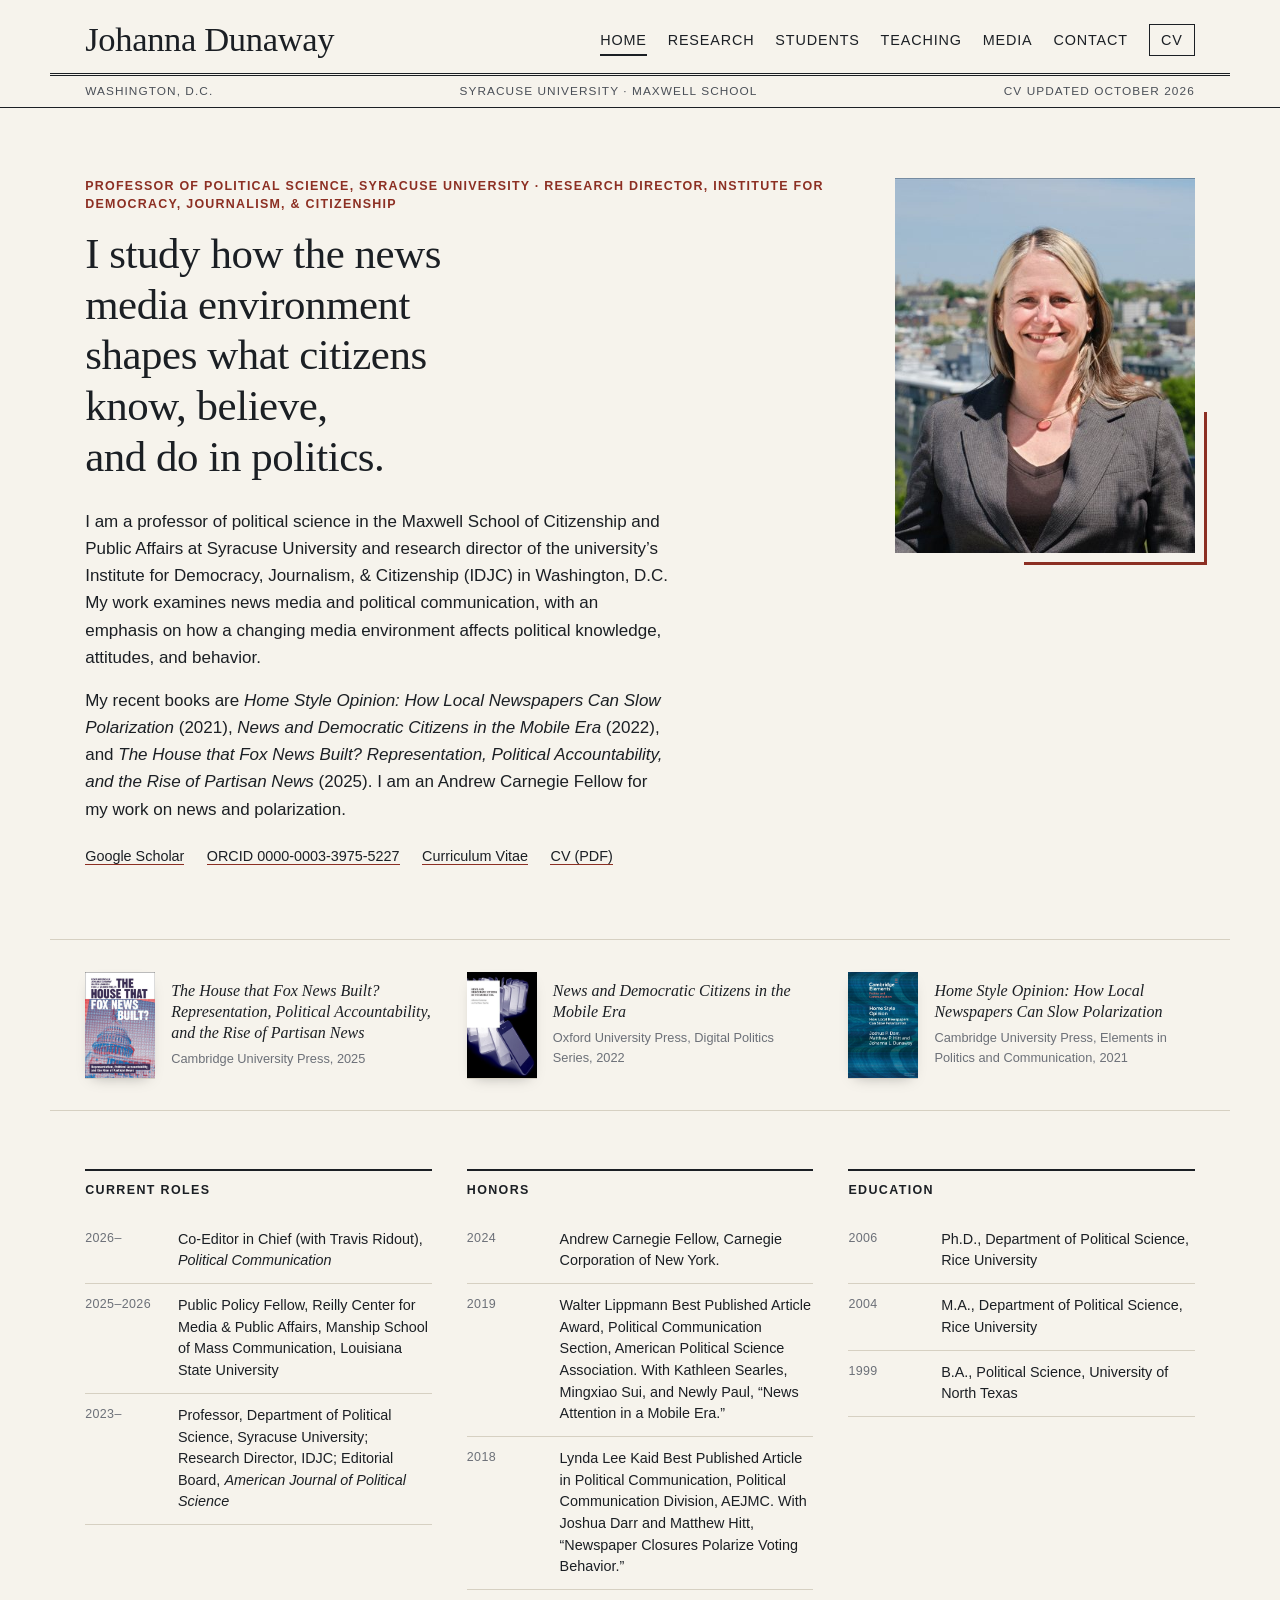
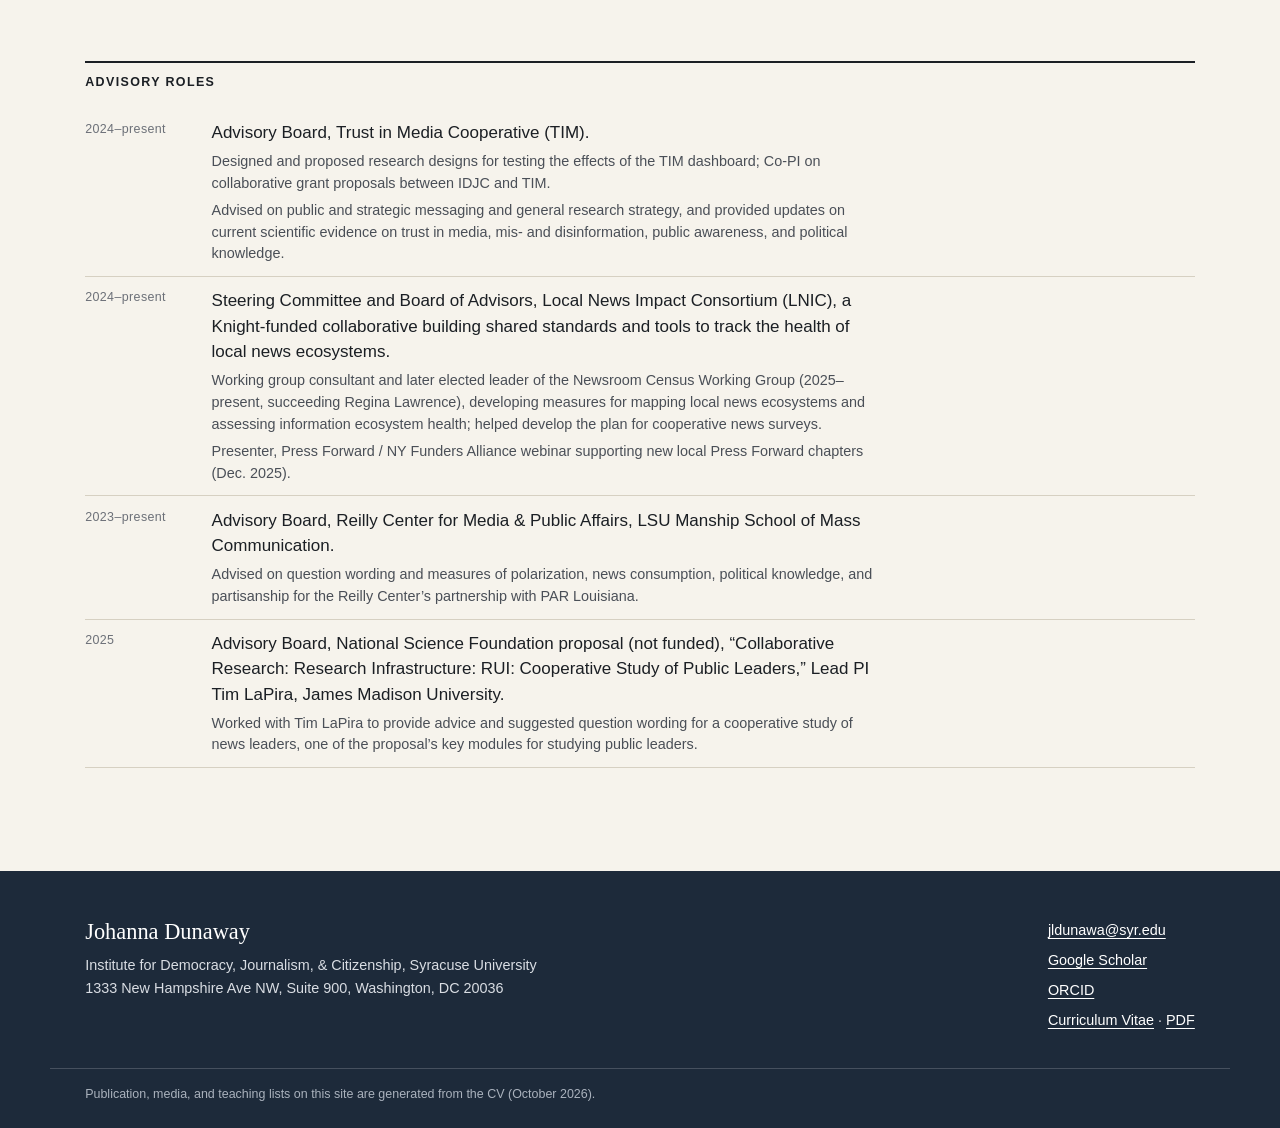
==== index.html @ b8991a77 "Publish site from CV jldhouston/cv-and-website@be4afcf55a58112be84a9ab9f2bda7c7c4a2c4ff" ====
<!doctype html>
<html lang="en">
<head>
<meta charset="utf-8">
<meta name="viewport" content="width=device-width, initial-scale=1">
<title>Johanna Dunaway</title>
<meta name="description" content="Johanna Dunaway studies how the news media environment shapes what citizens know, believe, and do in politics. Professor of political science at Syracuse University and research director of IDJC.">
<meta property="og:title" content="Johanna Dunaway">
<meta property="og:description" content="Johanna Dunaway studies how the news media environment shapes what citizens know, believe, and do in politics. Professor of political science at Syracuse University and research director of IDJC.">
<meta property="og:image" content="img/portrait-480.jpg">
<link rel="icon" href="data:image/svg+xml,<svg xmlns='http://www.w3.org/2000/svg' viewBox='0 0 32 32'><rect width='32' height='32' rx='4' fill='%231d2a3a'/><text x='16' y='23' font-family='Georgia,serif' font-size='19' text-anchor='middle' fill='%23f5f1e8'>JD</text></svg>">
<link rel="preconnect" href="https://api.fontshare.com" crossorigin>
<link href="https://api.fontshare.com/v2/css?f[]=zodiak@400,500,700&f[]=switzer@400,500,600&display=swap" rel="stylesheet">
<link rel="stylesheet" href="css/site.css">
</head>
<body>
<a class="skip" href="#main">Skip to content</a>
<header class="masthead">
  <div class="wrap masthead-row">
    <a class="wordmark" href="index.html">Johanna Dunaway</a>
    <button class="nav-toggle" aria-expanded="false" aria-controls="nav">Menu</button>
    <nav id="nav" aria-label="Main">
      <ul>
      <li><a href="index.html" aria-current="page">Home</a></li><li><a href="research.html">Research</a></li><li><a href="students.html">Students</a></li><li><a href="teaching.html">Teaching</a></li><li><a href="media.html">Media</a></li><li><a href="contact.html">Contact</a></li><li><a href="cv.html" class="cv-link">CV</a></li>
      </ul>
    </nav>
  </div>
  <div class="wrap dateline"><span>Washington, D.C.</span><span>Syracuse University · Maxwell School</span><span>CV updated October 2026</span></div>
</header>
<main id="main">

<section class="hero wrap">
  <div class="hero-text">
    <p class="kicker">Professor of Political Science, Syracuse University · Research Director, Institute for Democracy, Journalism, &amp; Citizenship</p>
    <h1>I study how the news media environment shapes what citizens know, believe, and do in politics.</h1>
    <p class="bio">I am a professor of political science in the Maxwell School of Citizenship and Public Affairs at Syracuse University and research director of the university’s Institute for Democracy, Journalism, &amp; Citizenship (IDJC) in Washington, D.C. My work examines news media and political communication, with an emphasis on how a changing media environment affects political knowledge, attitudes, and behavior.</p><p class="bio">My recent books are <em>Home Style Opinion: How Local Newspapers Can Slow Polarization</em> (2021), <em>News and Democratic Citizens in the Mobile Era</em> (2022), and <em>The House that Fox News Built? Representation, Political Accountability, and the Rise of Partisan News</em> (2025). I am an Andrew Carnegie Fellow for my work on news and polarization.</p>
    <p class="linkrow"><a href="https://scholar.google.com/citations?user=AzPHmwYAAAAJ&amp;hl=en">Google Scholar</a><a href="https://orcid.org/0000-0003-3975-5227">ORCID 0000-0003-3975-5227</a><a href="cv.html">Curriculum Vitae</a><a href="Dunaway_CV.pdf">CV (PDF)</a></p>
  </div>
  <figure class="hero-photo">
    <img src="img/portrait.jpg" srcset="img/portrait-480.jpg 400w, img/portrait.jpg 800w" sizes="(max-width: 760px) 220px, 300px" width="800" height="1000" alt="Johanna Dunaway on a rooftop with Washington, D.C. behind her">
  </figure>
</section>
<section class="wrap books-strip" aria-label="Books">
  <a class="book-mini" href="research.html#books"><img src="img/cover-fox.jpg" alt="Cover of The House that Fox News Built? Representation, Political Accountability, and the Rise of Partisan News" loading="lazy" width="140" height="212"><span><em>The House that Fox News Built? Representation, Political Accountability, and the Rise of Partisan News</em><small>Cambridge University Press, 2025</small></span></a><a class="book-mini" href="research.html#books"><img src="img/cover-mobile.jpg" alt="Cover of News and Democratic Citizens in the Mobile Era" loading="lazy" width="140" height="212"><span><em>News and Democratic Citizens in the Mobile Era</em><small>Oxford University Press, Digital Politics Series, 2022</small></span></a><a class="book-mini" href="research.html#books"><img src="img/cover-homestyle.jpg" alt="Cover of Home Style Opinion: How Local Newspapers Can Slow Polarization" loading="lazy" width="140" height="212"><span><em>Home Style Opinion: How Local Newspapers Can Slow Polarization</em><small>Cambridge University Press, Elements in Politics and Communication, 2021</small></span></a>
</section>
<div class="wrap grid-3">
  <section><h2 class="label">Current roles</h2>
    <ul class="dated"><li><span class="d">2026–</span><span class="t">Co-Editor in Chief (with Travis Ridout), <em>Political Communication</em></span></li><li><span class="d">2025–2026</span><span class="t">Public Policy Fellow, Reilly Center for Media &amp; Public Affairs, Manship School of Mass Communication, Louisiana State University</span></li><li><span class="d">2023–</span><span class="t">Professor, Department of Political Science, Syracuse University; Research Director, IDJC; Editorial Board, <em>American Journal of Political Science</em></span></li></ul></section>
  <section><h2 class="label">Honors</h2><ul class="dated"><li><span class="d">2024</span><span class="t">Andrew Carnegie Fellow, Carnegie Corporation of New York.</span></li><li><span class="d">2019</span><span class="t">Walter Lippmann Best Published Article Award, Political Communication Section, American Political Science Association. With Kathleen Searles, Mingxiao Sui, and Newly Paul, “News Attention in a Mobile Era.”</span></li><li><span class="d">2018</span><span class="t">Lynda Lee Kaid Best Published Article in Political Communication, Political Communication Division, AEJMC. With Joshua Darr and Matthew Hitt, “Newspaper Closures Polarize Voting Behavior.”</span></li></ul></section>
  <section><h2 class="label">Education</h2>
    <ul class="dated"><li><span class="d">2006</span><span class="t">Ph.D., Department of Political Science, Rice University</span></li><li><span class="d">2004</span><span class="t">M.A., Department of Political Science, Rice University</span></li><li><span class="d">1999</span><span class="t">B.A., Political Science, University of North Texas</span></li></ul></section>
</div>

<section class="wrap section advisory">
  <h2 class="label">Advisory roles</h2>
  <ul class="dated wide"><li><span class="d">2024–present</span><span class="t"><strong>Advisory Board, Trust in Media Cooperative (TIM).</strong><span class="note">Designed and proposed research designs for testing the effects of the TIM dashboard; Co-PI on collaborative grant proposals between IDJC and TIM.</span><span class="note">Advised on public and strategic messaging and general research strategy, and provided updates on current scientific evidence on trust in media, mis- and disinformation, public awareness, and political knowledge.</span></span></li><li><span class="d">2024–present</span><span class="t"><strong>Steering Committee and Board of Advisors, Local News Impact Consortium (LNIC), a Knight-funded collaborative building shared standards and tools to track the health of local news ecosystems.</strong><span class="note">Working group consultant and later elected leader of the Newsroom Census Working Group (2025–present, succeeding Regina Lawrence), developing measures for mapping local news ecosystems and assessing information ecosystem health; helped develop the plan for cooperative news surveys.</span><span class="note">Presenter, Press Forward / NY Funders Alliance webinar supporting new local Press Forward chapters (Dec. 2025).</span></span></li><li><span class="d">2023–present</span><span class="t"><strong>Advisory Board, Reilly Center for Media &amp; Public Affairs, LSU Manship School of Mass Communication.</strong><span class="note">Advised on question wording and measures of polarization, news consumption, political knowledge, and partisanship for the Reilly Center’s partnership with PAR Louisiana.</span></span></li><li><span class="d">2025</span><span class="t"><strong>Advisory Board, National Science Foundation proposal (not funded), “Collaborative Research: Research Infrastructure: RUI: Cooperative Study of Public Leaders,” Lead PI Tim LaPira, James Madison University.</strong><span class="note">Worked with Tim LaPira to provide advice and suggested question wording for a cooperative study of news leaders, one of the proposal’s key modules for studying public leaders.</span></span></li></ul>
</section>


</main>
<footer class="footer">
  <div class="wrap footer-row">
    <div>
      <p class="footer-name">Johanna Dunaway</p>
      <p>Institute for Democracy, Journalism, &amp; Citizenship, Syracuse University<br>1333 New Hampshire Ave NW, Suite 900, Washington, DC 20036</p>
    </div>
    <ul class="footer-links">
      <li><a href="mailto:jldunawa@syr.edu">jldunawa@syr.edu</a></li>
      <li><a href="https://scholar.google.com/citations?user=AzPHmwYAAAAJ&amp;hl=en">Google Scholar</a></li>
      <li><a href="https://orcid.org/0000-0003-3975-5227">ORCID</a></li>
      <li><a href="cv.html">Curriculum Vitae</a> · <a href="Dunaway_CV.pdf">PDF</a></li>
    </ul>
  </div>
  <div class="wrap footer-fine">Publication, media, and teaching lists on this site are generated from the CV (October 2026).</div>
</footer>
<script>
const b=document.querySelector('.nav-toggle'),n=document.getElementById('nav');
b.addEventListener('click',()=>{const o=n.classList.toggle('open');b.setAttribute('aria-expanded',o)});
</script>
</body>
</html>
---- css/site.css ----
/* Johanna Dunaway — editorial broadsheet. Newsprint paper, ink, one oxblood accent. */
:root{
  --paper:#f6f3ec; --paper-2:#efeadf; --ink:#1b1f24; --ink-2:#4a4f57; --ink-3:#6c7078;
  --rule:#d6d0c2; --accent:#8c2f23; --accent-ink:#6f2419; --navy:#1d2a3a;
  --serif:"Zodiak", Georgia, "Times New Roman", serif;
  --sans:"Switzer", "Helvetica Neue", Arial, sans-serif;
  --text-sm:clamp(.84rem,.82rem + .1vw,.9rem);
  --text-base:clamp(1rem,.97rem + .15vw,1.0625rem);
  --text-lg:clamp(1.15rem,1.05rem + .4vw,1.35rem);
  --text-xl:clamp(1.6rem,1.3rem + 1.2vw,2.3rem);
  --text-2xl:clamp(2.1rem,1.5rem + 2.6vw,3.6rem);
  --wrap:1180px; --gap:clamp(1.25rem,1rem + 1.5vw,2.5rem);
}
*{box-sizing:border-box}
html{-webkit-text-size-adjust:100%}
body{margin:0;background:var(--paper);color:var(--ink);font:400 var(--text-base)/1.6 var(--sans);-webkit-font-smoothing:antialiased;text-rendering:optimizeLegibility}
img{max-width:100%;height:auto;display:block}
a{color:var(--accent-ink);text-decoration-thickness:1px;text-underline-offset:.18em}
a:hover{color:var(--accent);text-decoration-thickness:2px}
:focus-visible{outline:2px solid var(--accent);outline-offset:3px}
.wrap{max-width:var(--wrap);margin:0 auto;padding:0 var(--gap)}
.skip{position:absolute;left:-999px}.skip:focus{left:1rem;top:1rem;background:var(--ink);color:var(--paper);padding:.5rem 1rem;z-index:10}
.sr{position:absolute;width:1px;height:1px;overflow:hidden;clip:rect(0 0 0 0)}

/* Masthead */
.masthead{border-bottom:1px solid var(--ink);background:var(--paper)}
.masthead-row{display:flex;align-items:center;justify-content:space-between;gap:1rem;padding-top:1.4rem;padding-bottom:1rem;border-bottom:3px double var(--ink)}
.wordmark{font:500 clamp(1.5rem,1.2rem + 1.2vw,2.2rem)/1 var(--serif);color:var(--ink);text-decoration:none;letter-spacing:-.01em}
.wordmark:hover{color:var(--ink)}
nav ul{list-style:none;margin:0;padding:0;display:flex;gap:clamp(.9rem,.5rem + 1vw,1.7rem);align-items:center}
nav a{font:500 var(--text-sm)/1 var(--sans);letter-spacing:.06em;text-transform:uppercase;color:var(--ink);text-decoration:none;padding:.4rem 0;border-bottom:2px solid transparent}
nav a:hover{color:var(--accent);border-color:var(--accent)}
nav a[aria-current=page]{border-color:var(--ink)}
nav .cv-link{border:1px solid var(--ink);padding:.45rem .7rem}
nav .cv-link:hover{background:var(--ink);color:var(--paper);border-color:var(--ink)}
.nav-toggle{display:none;font:500 var(--text-sm) var(--sans);text-transform:uppercase;letter-spacing:.06em;background:none;border:1px solid var(--ink);color:var(--ink);padding:.45rem .8rem;cursor:pointer}
.dateline{display:flex;justify-content:space-between;gap:1rem;font:500 .74rem/1 var(--sans);letter-spacing:.09em;text-transform:uppercase;color:var(--ink-2);padding-top:.6rem;padding-bottom:.6rem}

/* Type */
h1,h2,h3{font-family:var(--serif);font-weight:500;line-height:1.15;letter-spacing:-.01em;margin:0}
h1{font-size:var(--text-2xl);text-wrap:balance}
h3{font-size:var(--text-lg);margin-bottom:.6rem}
p{margin:0 0 1rem}
.kicker{font:600 .78rem/1.4 var(--sans);letter-spacing:.1em;text-transform:uppercase;color:var(--accent);margin-bottom:1rem}
.label{font:600 .78rem/1.3 var(--sans);letter-spacing:.11em;text-transform:uppercase;color:var(--ink);padding-top:.7rem;border-top:2px solid var(--ink);margin-bottom:1.2rem}
.label.spaced{margin-top:2.5rem}
.lede{font:400 var(--text-lg)/1.5 var(--serif);color:var(--ink-2);max-width:60ch;margin-top:1.2rem}
.muted{color:var(--ink-3)}.small{font-size:var(--text-sm)}
.measure{max-width:68ch}
em{font-style:italic}

/* Home */
.hero{display:grid;grid-template-columns:minmax(0,1fr) 300px;gap:calc(var(--gap)*1.5);padding-top:clamp(2.5rem,2rem + 3vw,5rem);padding-bottom:clamp(2.5rem,2rem + 2vw,4rem);align-items:start}
.hero h1{font-size:clamp(1.8rem,1.4rem + 1.6vw,2.75rem);line-height:1.18;max-width:20ch;margin-bottom:1.6rem}
.bio{max-width:62ch;color:var(--ink)}
.hero-photo{margin:0;position:relative}
.hero-photo img{width:100%;aspect-ratio:4/5;object-fit:cover;filter:saturate(.92)}
.hero-photo::after{content:"";position:absolute;inset:auto -12px -12px auto;width:60%;height:40%;border-right:3px solid var(--accent);border-bottom:3px solid var(--accent);pointer-events:none}
.linkrow{display:flex;flex-wrap:wrap;gap:.6rem 1.4rem;margin-top:1.6rem;font:500 var(--text-sm) var(--sans)}
.linkrow a{color:var(--ink);text-decoration:none;border-bottom:1px solid var(--accent)}
.linkrow a:hover{color:var(--accent)}
.books-strip{display:grid;grid-template-columns:repeat(3,1fr);gap:var(--gap);padding-top:2rem;padding-bottom:2rem;border-top:1px solid var(--rule);border-bottom:1px solid var(--rule)}
.book-mini{display:flex;gap:1rem;align-items:center;text-decoration:none;color:var(--ink)}
.book-mini img{width:70px;height:auto;box-shadow:0 1px 0 var(--rule),0 6px 14px -8px rgba(0,0,0,.35)}
.book-mini em{display:block;font:500 1rem/1.3 var(--serif);font-style:italic}
.book-mini small{display:block;color:var(--ink-3);font-size:.8rem;margin-top:.3rem}
.book-mini:hover em{color:var(--accent)}
.grid-3{display:grid;grid-template-columns:repeat(3,1fr);gap:var(--gap);padding-top:clamp(2.5rem,2rem + 2vw,4rem);padding-bottom:clamp(3rem,2rem + 3vw,5rem)}

/* Lists */
.dated{list-style:none;margin:0;padding:0}
.dated li{display:grid;grid-template-columns:5.6rem 1fr;gap:.9rem;padding:.7rem 0;border-bottom:1px solid var(--rule);font-size:var(--text-sm);line-height:1.5}
.dated .d{font:500 .78rem/1.6 var(--sans);color:var(--ink-3);letter-spacing:.03em;font-variant-numeric:tabular-nums}
.grid-3 .dated li{grid-template-columns:4.9rem 1fr}
.pubs{list-style:none;margin:0;padding:0}
.pubs li{padding:.8rem 0;border-bottom:1px solid var(--rule);font-size:var(--text-sm);line-height:1.55;overflow-wrap:anywhere}
.pubs li:first-child{padding-top:0}
.pubs a{overflow-wrap:anywhere}

/* Pages */
.page-head{padding-top:clamp(2.5rem,2rem + 3vw,5rem);padding-bottom:clamp(1.5rem,1rem + 2vw,3rem)}
.section{padding-top:1.5rem;padding-bottom:clamp(2rem,1.5rem + 2vw,3.5rem)}
.books{display:grid;grid-template-columns:repeat(3,1fr);gap:calc(var(--gap)*1.2);margin-bottom:1.5rem}
.book img{width:100%;max-width:260px;aspect-ratio:2/3;object-fit:cover;margin-bottom:1.1rem;box-shadow:0 14px 28px -16px rgba(0,0,0,.45)}
.book h3{font-size:1.15rem;line-height:1.3}
.book p{font-size:var(--text-sm);margin-bottom:.3rem}
.themes{display:grid;grid-template-columns:repeat(3,1fr);gap:var(--gap)}
.two{display:grid;grid-template-columns:1fr 1fr;gap:calc(var(--gap)*1.5)}
details.all{border-top:1px solid var(--rule);border-bottom:1px solid var(--rule);margin-bottom:1.5rem}
details.all summary{cursor:pointer;padding:1rem 0;font:500 var(--text-sm) var(--sans);letter-spacing:.04em;color:var(--accent-ink);list-style:none}
details.all summary::before{content:"+ ";font-weight:600}
details[open].all summary::before{content:"– "}
.year{display:grid;grid-template-columns:7rem 1fr;gap:1rem;padding:1rem 0;border-top:1px solid var(--rule)}
.year h3{font-size:1.05rem}
.people{list-style:none;margin:0;padding:0}
.people li{display:grid;grid-template-columns:minmax(0,11rem) 1fr;column-gap:1rem;padding:.75rem 0;border-bottom:1px solid var(--rule);font-size:var(--text-sm)}
.people strong{font:500 1rem/1.4 var(--serif)}
.people small{grid-column:2;color:var(--ink-3)}
.button{display:inline-block;background:var(--ink);color:var(--paper);text-decoration:none;padding:.75rem 1.1rem;font:500 var(--text-sm) var(--sans);margin-top:.5rem;overflow-wrap:anywhere}
.button:hover{background:var(--accent);color:var(--paper)}
.courses{margin:0;padding-left:1.1rem;max-width:80ch}
.courses li{margin-bottom:.7rem}
.wide-photo{margin-top:0;margin-bottom:1.5rem}
.wide-photo img{width:100%;max-width:720px;aspect-ratio:3/2;object-fit:cover;max-height:420px}
.wide-photo figcaption{max-width:720px;font-size:.82rem;color:var(--ink-3);padding-top:.6rem;border-bottom:1px solid var(--rule);padding-bottom:.6rem}
.contact{display:grid;grid-template-columns:1.2fr 1fr 1fr;gap:var(--gap);padding-bottom:5rem}
.contact .big{font:400 var(--text-xl)/1.2 var(--serif);overflow-wrap:anywhere}
.plain{list-style:none;margin:0;padding:0}.plain li{margin-bottom:.5rem}

.with-photo{display:grid;grid-template-columns:minmax(0,1fr) 260px;gap:calc(var(--gap)*1.5);align-items:start}
.with-photo:has(.landscape){grid-template-columns:minmax(0,1fr) 360px}
.side-photo{margin:0}
.side-photo img{width:100%;aspect-ratio:3/4;object-fit:cover}
.side-photo.landscape img{aspect-ratio:4/3}
.side-photo figcaption{font-size:.8rem;color:var(--ink-3);padding-top:.5rem;line-height:1.45}

.advisory{padding-top:0;padding-bottom:clamp(3rem,2rem + 3vw,5rem)}
.dated.wide li{grid-template-columns:7rem minmax(0,70ch);font-size:var(--text-base)}
.dated.wide strong{font-weight:500;display:block}
.dated .note{display:block;color:var(--ink-2);margin-top:.35rem;font-size:var(--text-sm)}

.expertise p{font-size:var(--text-sm);line-height:1.6;margin:0}
.expertise strong{display:block;font:600 .74rem/1.4 var(--sans);letter-spacing:.09em;text-transform:uppercase;color:var(--accent);margin-bottom:.4rem}

/* Full CV page */
.cv-head{display:flex;justify-content:space-between;align-items:flex-end;gap:1.5rem;flex-wrap:wrap}
.cv-updated{color:var(--ink-3);margin:.6rem 0 0}
.cv-actions{display:flex;gap:.7rem;margin:0}
.button.ghost{background:transparent;color:var(--ink);border:1px solid var(--ink);cursor:pointer}
.button.ghost:hover{background:var(--ink);color:var(--paper)}
.cv-layout{display:grid;grid-template-columns:220px minmax(0,1fr);gap:calc(var(--gap)*1.5);padding-bottom:4rem}
.cv-toc{position:sticky;top:1rem;align-self:start;max-height:calc(100vh - 2rem);overflow:auto;font-size:.84rem}
.cv-toc ol{list-style:none;margin:0;padding:0}
.cv-toc li{margin:0 0 .35rem}
.cv-toc a{color:var(--ink-2);text-decoration:none}
.cv-toc a:hover{color:var(--accent);text-decoration:underline}
.cv-body{max-width:820px}
.cv-sec{padding-bottom:1.6rem}
.cv-sec h2{font:600 .82rem/1.3 var(--sans);letter-spacing:.11em;text-transform:uppercase;padding-top:.7rem;border-top:2px solid var(--ink);margin:0 0 .9rem}
.cv-sec h3{font:italic 500 1.05rem/1.3 var(--serif);margin:1.2rem 0 .5rem}
.cv-sec>p{font-size:var(--text-sm)}
.cv-intro{color:var(--ink-2);font-style:italic}
.cv-list{list-style:none;margin:0;padding:0}
.cv-list li{display:grid;grid-template-columns:minmax(0,1fr) 7.5rem;column-gap:1.2rem;padding:.55rem 0;border-bottom:1px solid var(--rule);font-size:var(--text-sm);line-height:1.5}
.cv-list .cv-date{grid-column:2;grid-row:1;text-align:right;color:var(--ink-3);font-size:.8rem;font-variant-numeric:tabular-nums}
.cv-list .cv-text{grid-column:1;grid-row:1;overflow-wrap:anywhere}
.cv-sub,.cv-note{display:block;color:var(--ink-2);margin-top:.25rem}
.cv-note{font-size:.84rem;padding-left:1rem}
.cv-body a{color:#1a4e8a}

/* Footer */
.footer{background:var(--navy);color:#d9dde3;margin-top:2rem;padding:3rem 0 1.5rem;font-size:var(--text-sm)}
.footer a{color:#fff}
.footer-row{display:flex;justify-content:space-between;gap:2rem;flex-wrap:wrap}
.footer-name{font:500 1.4rem var(--serif);color:#fff;margin-bottom:.6rem}
.footer-links{list-style:none;margin:0;padding:0;display:grid;gap:.45rem}
.footer-fine{margin-top:2.2rem;padding-top:1rem;border-top:1px solid rgba(255,255,255,.18);font-size:.78rem;color:#aab2bd}

@media (max-width:960px){
  .themes,.grid-3{grid-template-columns:1fr 1fr}
  .books{grid-template-columns:repeat(3,1fr)}
}
@media (max-width:760px){
  .nav-toggle{display:block}
  nav{position:absolute;left:0;right:0;top:100%;background:var(--paper);border-bottom:1px solid var(--ink);display:none;z-index:5}
  nav.open{display:block}
  .masthead{position:relative}
  nav ul{flex-direction:column;align-items:flex-start;padding:1rem var(--gap) 1.4rem;gap:.9rem}
  .dateline span:nth-child(2){display:none}
  .hero{grid-template-columns:1fr}
  .hero-photo{order:-1;max-width:220px}
  .books-strip,.books,.themes,.grid-3,.two,.contact{grid-template-columns:1fr}
  .book{display:grid;grid-template-columns:110px 1fr;gap:1rem;align-items:start}
  .book img{margin:0}
  .book>*:not(a):not(img){grid-column:2}
  .book a,.book>img{grid-row:1/span 3}
  .year{grid-template-columns:1fr;gap:.3rem}
  .with-photo,.with-photo:has(.landscape){grid-template-columns:1fr}
  .side-photo{max-width:260px}.side-photo.landscape{max-width:100%}
  .cv-layout{grid-template-columns:1fr}.cv-toc{position:static;max-height:none}.cv-toc ol{columns:2;column-gap:1rem}
  .cv-list li{grid-template-columns:1fr}.cv-list .cv-date{grid-column:1;grid-row:1;text-align:left}.cv-list .cv-text{grid-row:2}
  .people li{grid-template-columns:1fr}.people small{grid-column:1}
  .dated li,.dated.wide li{grid-template-columns:4.6rem 1fr}
}

@media print{
  .masthead,.footer,.cv-toc,.cv-actions,.skip{display:none!important}
  body{background:#fff;color:#000;font-size:10.5pt}
  .cv-layout{display:block;padding:0}
  .page-head{padding:0 0 1rem}
  .cv-list li{break-inside:avoid;border-color:#ccc}
  .cv-sec h2{break-after:avoid}
  a{color:#1a4e8a!important;text-decoration:none}
}
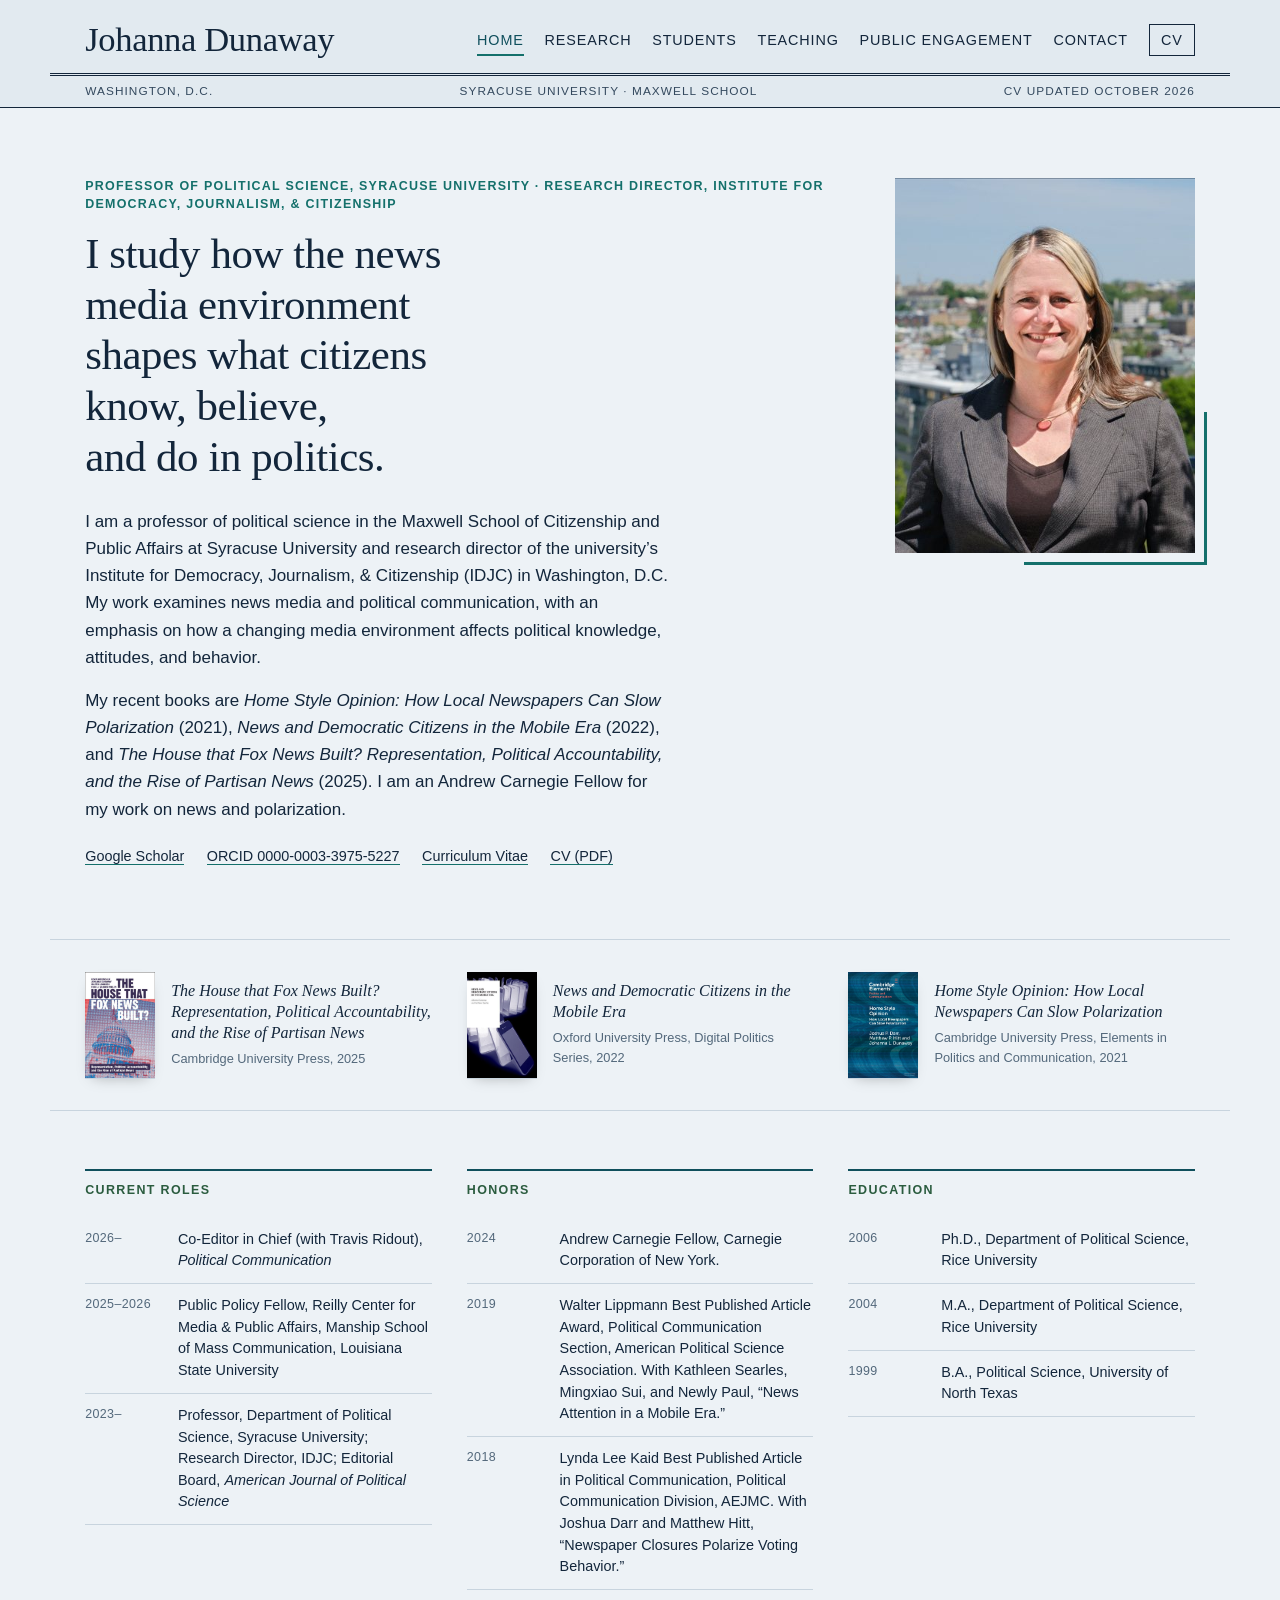
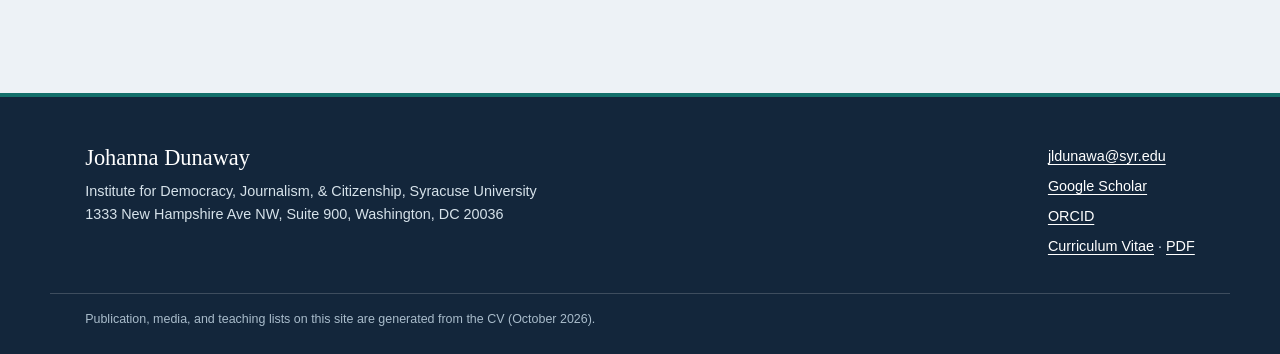
==== commit 6d8233a8: "Publish site from CV jldhouston/cv-and-website@cb1e8cb1bf4778839de6484765a73fa058d4d70e" ====
--- a/index.html
+++ b/index.html
@@ -21,7 +21,7 @@
     <button class="nav-toggle" aria-expanded="false" aria-controls="nav">Menu</button>
     <nav id="nav" aria-label="Main">
       <ul>
-      <li><a href="index.html" aria-current="page">Home</a></li><li><a href="research.html">Research</a></li><li><a href="students.html">Students</a></li><li><a href="teaching.html">Teaching</a></li><li><a href="media.html">Media</a></li><li><a href="contact.html">Contact</a></li><li><a href="cv.html" class="cv-link">CV</a></li>
+      <li><a href="index.html" aria-current="page">Home</a></li><li><a href="research.html">Research</a></li><li><a href="students.html">Students</a></li><li><a href="teaching.html">Teaching</a></li><li><a href="media.html">Public Engagement</a></li><li><a href="contact.html">Contact</a></li><li><a href="cv.html" class="cv-link">CV</a></li>
       </ul>
     </nav>
   </div>
@@ -51,12 +51,6 @@
     <ul class="dated"><li><span class="d">2006</span><span class="t">Ph.D., Department of Political Science, Rice University</span></li><li><span class="d">2004</span><span class="t">M.A., Department of Political Science, Rice University</span></li><li><span class="d">1999</span><span class="t">B.A., Political Science, University of North Texas</span></li></ul></section>
 </div>
 
-<section class="wrap section advisory">
-  <h2 class="label">Advisory roles</h2>
-  <ul class="dated wide"><li><span class="d">2024–present</span><span class="t"><strong>Advisory Board, Trust in Media Cooperative (TIM).</strong><span class="note">Designed and proposed research designs for testing the effects of the TIM dashboard; Co-PI on collaborative grant proposals between IDJC and TIM.</span><span class="note">Advised on public and strategic messaging and general research strategy, and provided updates on current scientific evidence on trust in media, mis- and disinformation, public awareness, and political knowledge.</span></span></li><li><span class="d">2024–present</span><span class="t"><strong>Steering Committee and Board of Advisors, Local News Impact Consortium (LNIC), a Knight-funded collaborative building shared standards and tools to track the health of local news ecosystems.</strong><span class="note">Working group consultant and later elected leader of the Newsroom Census Working Group (2025–present, succeeding Regina Lawrence), developing measures for mapping local news ecosystems and assessing information ecosystem health; helped develop the plan for cooperative news surveys.</span><span class="note">Presenter, Press Forward / NY Funders Alliance webinar supporting new local Press Forward chapters (Dec. 2025).</span></span></li><li><span class="d">2023–present</span><span class="t"><strong>Advisory Board, Reilly Center for Media &amp; Public Affairs, LSU Manship School of Mass Communication.</strong><span class="note">Advised on question wording and measures of polarization, news consumption, political knowledge, and partisanship for the Reilly Center’s partnership with PAR Louisiana.</span></span></li><li><span class="d">2025</span><span class="t"><strong>Advisory Board, National Science Foundation proposal (not funded), “Collaborative Research: Research Infrastructure: RUI: Cooperative Study of Public Leaders,” Lead PI Tim LaPira, James Madison University.</strong><span class="note">Worked with Tim LaPira to provide advice and suggested question wording for a cooperative study of news leaders, one of the proposal’s key modules for studying public leaders.</span></span></li></ul>
-</section>
-
-
 </main>
 <footer class="footer">
   <div class="wrap footer-row">
--- a/css/site.css
+++ b/css/site.css
@@ -1,7 +1,7 @@
-/* Johanna Dunaway — editorial broadsheet. Newsprint paper, ink, one oxblood accent. */
+/* Johanna Dunaway — editorial broadsheet. Cool blue-gray paper, navy ink, teal and forest-green accents. */
 :root{
-  --paper:#f6f3ec; --paper-2:#efeadf; --ink:#1b1f24; --ink-2:#4a4f57; --ink-3:#6c7078;
-  --rule:#d6d0c2; --accent:#8c2f23; --accent-ink:#6f2419; --navy:#1d2a3a;
+  --paper:#edf2f6; --paper-2:#e2eaf0; --ink:#13263b; --ink-2:#34495e; --ink-3:#53687b;
+  --rule:#c8d4de; --accent:#14706b; --accent-ink:#0f5450; --green:#2b5c3f; --teal:#0f4f5c; --navy:#13263b;
   --serif:"Zodiak", Georgia, "Times New Roman", serif;
   --sans:"Switzer", "Helvetica Neue", Arial, sans-serif;
   --text-sm:clamp(.84rem,.82rem + .1vw,.9rem);
@@ -23,26 +23,27 @@
 .sr{position:absolute;width:1px;height:1px;overflow:hidden;clip:rect(0 0 0 0)}
 
 /* Masthead */
-.masthead{border-bottom:1px solid var(--ink);background:var(--paper)}
+.masthead{border-bottom:1px solid var(--ink);background:var(--paper-2)}
 .masthead-row{display:flex;align-items:center;justify-content:space-between;gap:1rem;padding-top:1.4rem;padding-bottom:1rem;border-bottom:3px double var(--ink)}
-.wordmark{font:500 clamp(1.5rem,1.2rem + 1.2vw,2.2rem)/1 var(--serif);color:var(--ink);text-decoration:none;letter-spacing:-.01em}
-.wordmark:hover{color:var(--ink)}
+.wordmark{font:500 clamp(1.5rem,1.2rem + 1.2vw,2.2rem)/1 var(--serif);color:var(--navy);text-decoration:none;letter-spacing:-.01em}
+.wordmark:hover{color:var(--teal)}
 nav ul{list-style:none;margin:0;padding:0;display:flex;gap:clamp(.9rem,.5rem + 1vw,1.7rem);align-items:center}
 nav a{font:500 var(--text-sm)/1 var(--sans);letter-spacing:.06em;text-transform:uppercase;color:var(--ink);text-decoration:none;padding:.4rem 0;border-bottom:2px solid transparent}
 nav a:hover{color:var(--accent);border-color:var(--accent)}
-nav a[aria-current=page]{border-color:var(--ink)}
+nav a[aria-current=page]{border-color:var(--accent);color:var(--teal)}
 nav .cv-link{border:1px solid var(--ink);padding:.45rem .7rem}
 nav .cv-link:hover{background:var(--ink);color:var(--paper);border-color:var(--ink)}
 .nav-toggle{display:none;font:500 var(--text-sm) var(--sans);text-transform:uppercase;letter-spacing:.06em;background:none;border:1px solid var(--ink);color:var(--ink);padding:.45rem .8rem;cursor:pointer}
 .dateline{display:flex;justify-content:space-between;gap:1rem;font:500 .74rem/1 var(--sans);letter-spacing:.09em;text-transform:uppercase;color:var(--ink-2);padding-top:.6rem;padding-bottom:.6rem}
 
 /* Type */
-h1,h2,h3{font-family:var(--serif);font-weight:500;line-height:1.15;letter-spacing:-.01em;margin:0}
+h1,h2,h3{font-family:var(--serif);font-weight:500;line-height:1.15;letter-spacing:-.01em;margin:0;color:var(--navy)}
+h3{color:var(--teal)}
 h1{font-size:var(--text-2xl);text-wrap:balance}
 h3{font-size:var(--text-lg);margin-bottom:.6rem}
 p{margin:0 0 1rem}
 .kicker{font:600 .78rem/1.4 var(--sans);letter-spacing:.1em;text-transform:uppercase;color:var(--accent);margin-bottom:1rem}
-.label{font:600 .78rem/1.3 var(--sans);letter-spacing:.11em;text-transform:uppercase;color:var(--ink);padding-top:.7rem;border-top:2px solid var(--ink);margin-bottom:1.2rem}
+.label{font:600 .78rem/1.3 var(--sans);letter-spacing:.11em;text-transform:uppercase;color:var(--green);padding-top:.7rem;border-top:2px solid var(--teal);margin-bottom:1.2rem}
 .label.spaced{margin-top:2.5rem}
 .lede{font:400 var(--text-lg)/1.5 var(--serif);color:var(--ink-2);max-width:60ch;margin-top:1.2rem}
 .muted{color:var(--ink-3)}.small{font-size:var(--text-sm)}
@@ -92,12 +93,15 @@
 details[open].all summary::before{content:"– "}
 .year{display:grid;grid-template-columns:7rem 1fr;gap:1rem;padding:1rem 0;border-top:1px solid var(--rule)}
 .year h3{font-size:1.05rem}
+.history .year{grid-template-columns:13rem 1fr}
+.history .year:first-child{border-top:0;padding-top:0}
 .people{list-style:none;margin:0;padding:0}
 .people li{display:grid;grid-template-columns:minmax(0,11rem) 1fr;column-gap:1rem;padding:.75rem 0;border-bottom:1px solid var(--rule);font-size:var(--text-sm)}
-.people strong{font:500 1rem/1.4 var(--serif)}
+.people strong{font:500 1rem/1.4 var(--serif);color:var(--navy)}
 .people small{grid-column:2;color:var(--ink-3)}
 .button{display:inline-block;background:var(--ink);color:var(--paper);text-decoration:none;padding:.75rem 1.1rem;font:500 var(--text-sm) var(--sans);margin-top:.5rem;overflow-wrap:anywhere}
-.button:hover{background:var(--accent);color:var(--paper)}
+.button{background:var(--teal)}
+.button:hover{background:var(--green);color:#fff}
 .courses{margin:0;padding-left:1.1rem;max-width:80ch}
 .courses li{margin-bottom:.7rem}
 .wide-photo{margin-top:0;margin-bottom:1.5rem}
@@ -136,7 +140,7 @@
 .cv-toc a:hover{color:var(--accent);text-decoration:underline}
 .cv-body{max-width:820px}
 .cv-sec{padding-bottom:1.6rem}
-.cv-sec h2{font:600 .82rem/1.3 var(--sans);letter-spacing:.11em;text-transform:uppercase;padding-top:.7rem;border-top:2px solid var(--ink);margin:0 0 .9rem}
+.cv-sec h2{font:600 .82rem/1.3 var(--sans);letter-spacing:.11em;text-transform:uppercase;color:var(--green);padding-top:.7rem;border-top:2px solid var(--teal);margin:0 0 .9rem}
 .cv-sec h3{font:italic 500 1.05rem/1.3 var(--serif);margin:1.2rem 0 .5rem}
 .cv-sec>p{font-size:var(--text-sm)}
 .cv-intro{color:var(--ink-2);font-style:italic}
@@ -147,14 +151,15 @@
 .cv-sub,.cv-note{display:block;color:var(--ink-2);margin-top:.25rem}
 .cv-note{font-size:.84rem;padding-left:1rem}
 .cv-body a{color:#1a4e8a}
+.cv-sec h3{color:var(--teal)}
 
 /* Footer */
-.footer{background:var(--navy);color:#d9dde3;margin-top:2rem;padding:3rem 0 1.5rem;font-size:var(--text-sm)}
+.footer{background:var(--navy);color:#d6e2ea;border-top:4px solid var(--accent);margin-top:2rem;padding:3rem 0 1.5rem;font-size:var(--text-sm)}
 .footer a{color:#fff}
 .footer-row{display:flex;justify-content:space-between;gap:2rem;flex-wrap:wrap}
 .footer-name{font:500 1.4rem var(--serif);color:#fff;margin-bottom:.6rem}
 .footer-links{list-style:none;margin:0;padding:0;display:grid;gap:.45rem}
-.footer-fine{margin-top:2.2rem;padding-top:1rem;border-top:1px solid rgba(255,255,255,.18);font-size:.78rem;color:#aab2bd}
+.footer-fine{margin-top:2.2rem;padding-top:1rem;border-top:1px solid rgba(255,255,255,.18);font-size:.78rem;color:#a9bccb}
 
 @media (max-width:960px){
   .themes,.grid-3{grid-template-columns:1fr 1fr}
